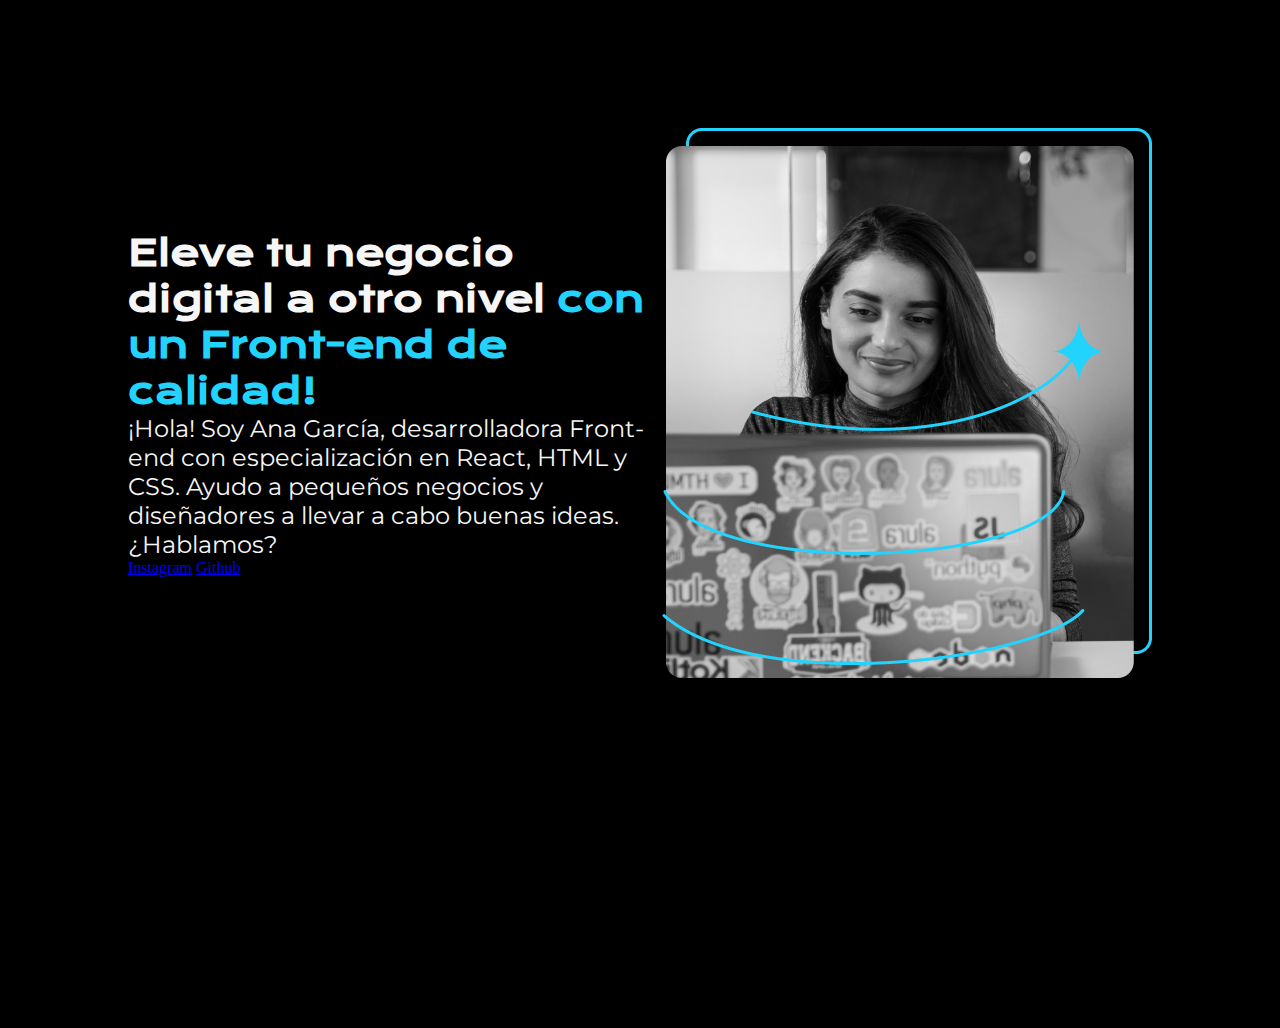
==== index.html @ 22d22112 "Corrige identación del codigo" ====
<!DOCTYPE html>
<html lang="es-co">
<head>
    <meta charset="UTF-8">
    <meta http-equiv="X-UA-Compatible" content="IE=edge">
    <meta name="viewport" content="width=device-width, initial-scale=1.0">
    <title>Portafolio</title>
    <link rel="stylesheet" href="style.css">
</head>
<body >
    <header></header>
    <main class="presentacion">
        <section class="presentacion__contenido">
            <h1 class="presentacion__contenido__titulo">
                Eleve tu negocio digital a otro nivel 
                <strong class="titulo-destaque">con un Front-end de calidad!
                </strong></h1>
                <p class="presentacion__contenido_texto">¡Hola! Soy Ana García, desarrolladora Front-end con 
                    especialización en React, HTML y CSS. Ayudo a pequeños negocios y 
                    diseñadores a llevar a cabo buenas ideas. ¿Hablamos?
                </p>
                <a href="https://www.instagram.com/">Instagram</a>
                <a href="https://github.com/luisGuevaran/Portafolio">Github</a>
            </section>
                <img src="Imagem.png" alt="Imagen de Ana García trabajando">
    </main>
    <footer> </footer>
</body>
</html>
---- style.css ----
@import url('https://fonts.googleapis.com/css2?family=Krona+One&family=Montserrat:ital,wght@0,100..900;1,100..900&display=swap');

/* Resetear estilos predeterminados de los elementos HTML */
*{
    /* Eliminar padding (relleno) para todos los elementos */
    padding: 0;
    /* Eliminar margin (margen) para todos los elementos */
    margin: 0;
}

body {
    background-color: #000000;
    color: #F6F6F6;
    height:100vh;
    /*box.sizing*/
    box-sizing:border-box;

}

.titulo-destaque{
    color: #22D4FD;

}

/*flexbox*/
.presentacion{
    display: flex;
    align-items:center;
    justify-content: space-between;
    margin: 10%;
}

.presentacion__contenido{
    width: 615px;
}


.presentacion__contenido__titulo{
    font-size: 36px;
    font-family: "Krona One", sans-serif;
}

.presentacion__contenido_texto{
    font-size: 24px;
    font-family: "Montserrat", sans-serif;
}
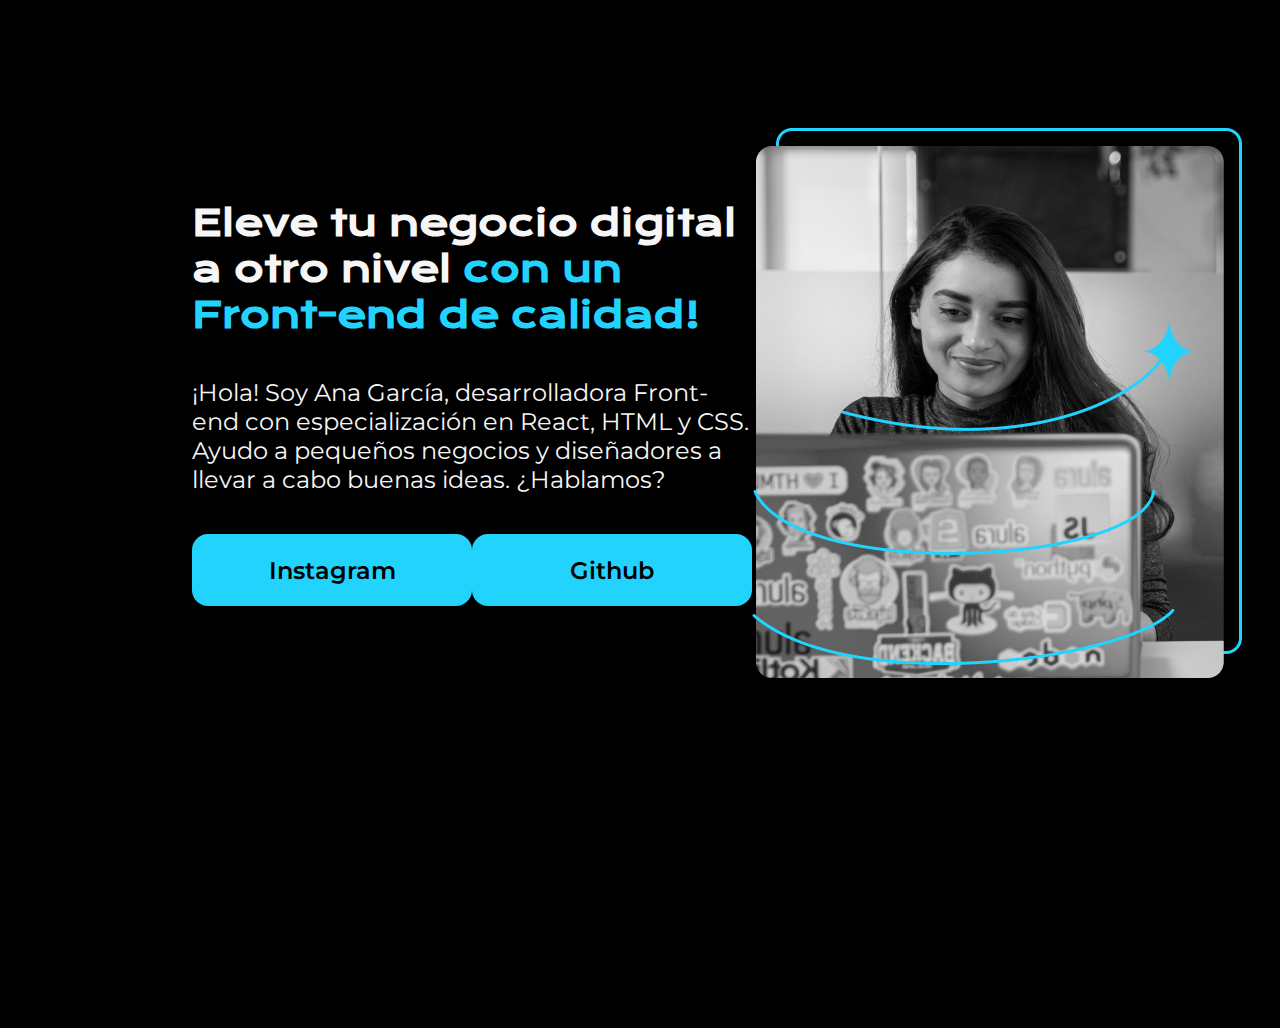
==== commit bacd7378: "mejora especiado del contenido" ====
--- a/index.html
+++ b/index.html
@@ -15,14 +15,16 @@
                 Eleve tu negocio digital a otro nivel 
                 <strong class="titulo-destaque">con un Front-end de calidad!
                 </strong></h1>
-                <p class="presentacion__contenido_texto">¡Hola! Soy Ana García, desarrolladora Front-end con 
+                <p class="presentacion__contenido__texto">¡Hola! Soy Ana García, desarrolladora Front-end con 
                     especialización en React, HTML y CSS. Ayudo a pequeños negocios y 
                     diseñadores a llevar a cabo buenas ideas. ¿Hablamos?
                 </p>
-                <a href="https://www.instagram.com/">Instagram</a>
-                <a href="https://github.com/luisGuevaran/Portafolio">Github</a>
+                <div class="presentacion__enlaces">
+                    <a class="presentacion__enlaces__link" href="https://www.instagram.com/">Instagram</a>
+                    <a  class="presentacion__enlaces__link" href="https://github.com/luisGuevaran/Portafolio">Github</a>
+                </div>
             </section>
-                <img src="Imagem.png" alt="Imagen de Ana García trabajando">
+            <img src="Imagem.png" alt="Imagen de Ana García trabajando">
     </main>
     <footer> </footer>
 </body>
--- a/style.css
+++ b/style.css
@@ -28,11 +28,14 @@
     display: flex;
     align-items:center;
     justify-content: space-between;
-    margin: 10%;
+    margin: 10% 15%;
 }
 
 .presentacion__contenido{
     width: 615px;
+    display:flex;
+    flex-direction: column;
+    gap: 40px;
 }
 
 
@@ -41,7 +44,29 @@
     font-family: "Krona One", sans-serif;
 }
 
-.presentacion__contenido_texto{
+.presentacion__contenido__texto{
     font-size: 24px;
     font-family: "Montserrat", sans-serif;
-}+}
+
+.presentacion__enlaces{
+    display: flex;
+    justify-content: space-between;
+}
+
+.presentacion__enlaces__link{
+    width: 280px;
+    background-color: #22D4FD;
+    text-align: center;
+    padding:21.5px 0; /*primer valor vertical, segundo horizontal*/
+    border-radius: 16px; 
+    font-family: "Montserrat", sans-serif;
+    font-size: 24px;
+    font-weight: 600;
+    text-decoration: none;/*quita la linea de links*/
+    color:#000000
+    
+}
+a:hover{
+    background: rgb(12, 158, 216);
+}
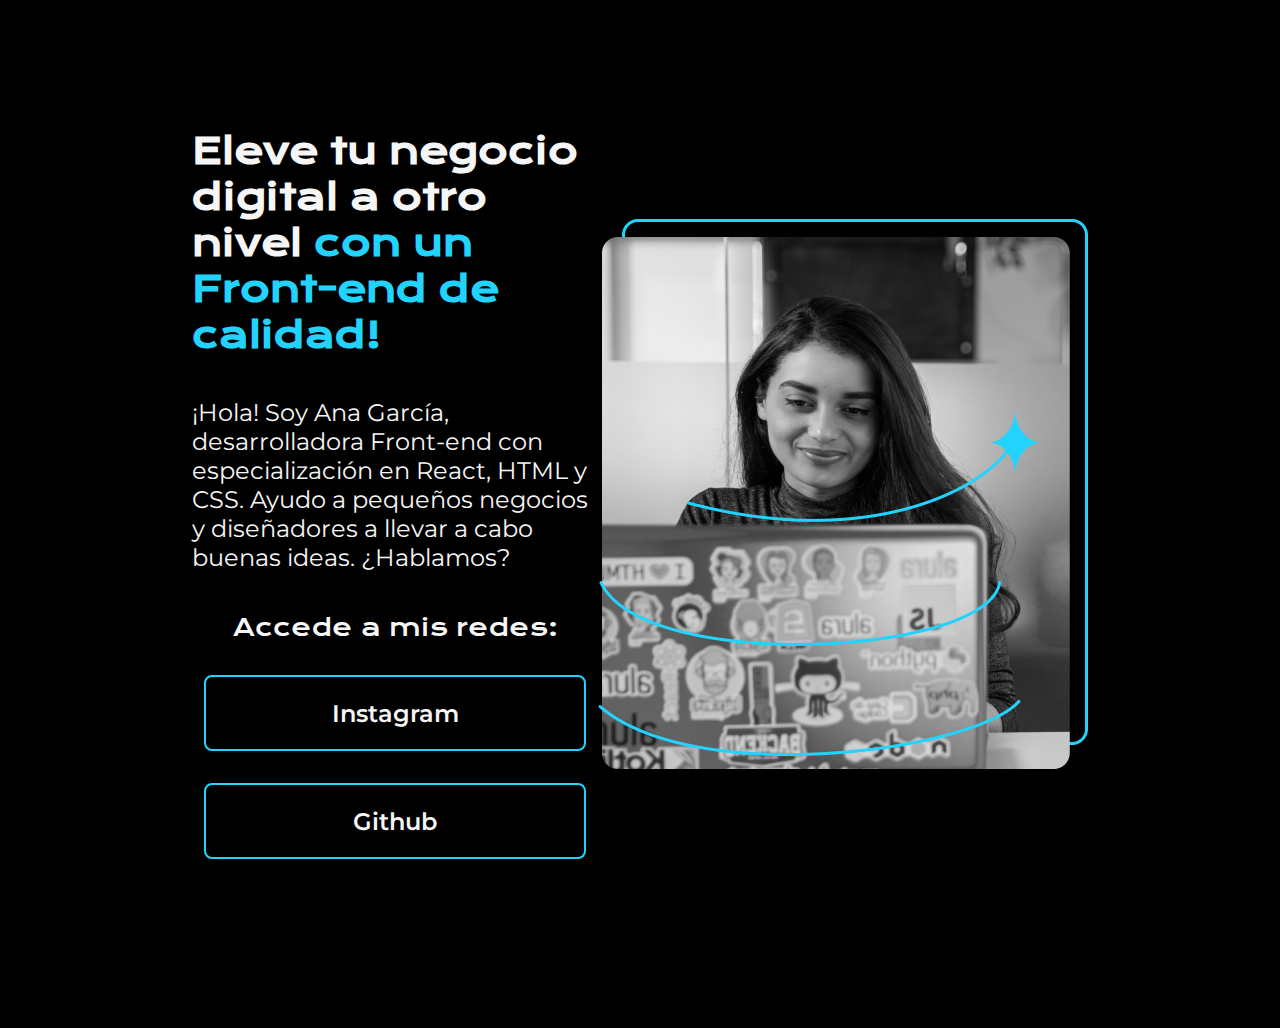
==== commit e51568e0: "añadiendo nuevas caracteristica" ====
--- a/index.html
+++ b/index.html
@@ -20,8 +20,9 @@
                     diseñadores a llevar a cabo buenas ideas. ¿Hablamos?
                 </p>
                 <div class="presentacion__enlaces">
+                    <h2 class="presentacion__enlaces__subtitulos">Accede a mis redes:</h2> 
                     <a class="presentacion__enlaces__link" href="https://www.instagram.com/">Instagram</a>
-                    <a  class="presentacion__enlaces__link" href="https://github.com/luisGuevaran/Portafolio">Github</a>
+                    <a  class="presentacion__enlaces__link" href="https://github.com/luisGuevaran/Example-Portafolio-HTML-CSS">Github</a>
                 </div>
             </section>
             <img src="Imagem.png" alt="Imagen de Ana García trabajando">
--- a/style.css
+++ b/style.css
@@ -51,20 +51,30 @@
 
 .presentacion__enlaces{
     display: flex;
+    flex-direction: column;
+    align-items: center;
     justify-content: space-between;
+    gap: 32px;
+}
+
+.presentacion__enlaces__subtitulos{
+    font-family: "Krona One", sans-serif;
+    font-size: 24px;
+    font-weight: 400;
 }
 
 .presentacion__enlaces__link{
-    width: 280px;
-    background-color: #22D4FD;
+    width: 378px;
+    /*background-color: black;*/
+    border:#22D4FD 2px solid;
     text-align: center;
     padding:21.5px 0; /*primer valor vertical, segundo horizontal*/
-    border-radius: 16px; 
+    border-radius: 8px; 
     font-family: "Montserrat", sans-serif;
     font-size: 24px;
     font-weight: 600;
     text-decoration: none;/*quita la linea de links*/
-    color:#000000
+    color:#F6F6F6;
     
 }
 a:hover{
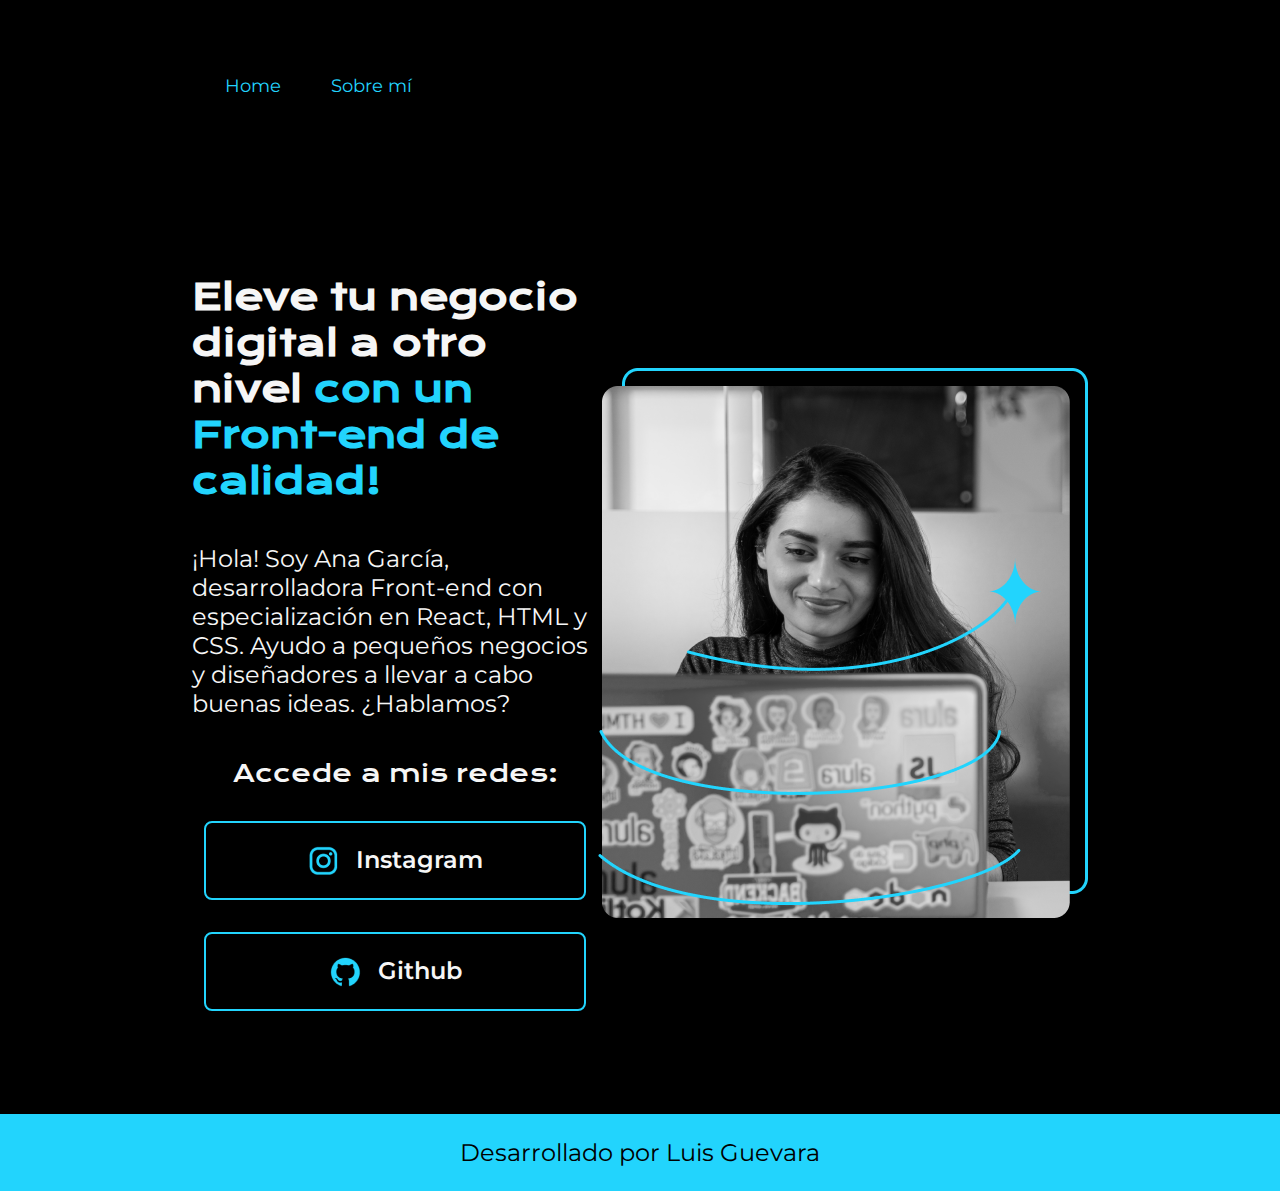
==== commit 108b3176: "agrega header y footer" ====
--- a/index.html
+++ b/index.html
@@ -8,7 +8,12 @@
     <link rel="stylesheet" href="style.css">
 </head>
 <body >
-    <header></header>
+    <header class="header">
+        <nav class="header__menu">
+            <a class="header__menu__link">Home</a>
+            <a class="header__menu__link">Sobre mí</a>
+        </nav>
+    </header>
     <main class="presentacion">
         <section class="presentacion__contenido">
             <h1 class="presentacion__contenido__titulo">
@@ -21,13 +26,20 @@
                 </p>
                 <div class="presentacion__enlaces">
                     <h2 class="presentacion__enlaces__subtitulos">Accede a mis redes:</h2> 
-                    <a class="presentacion__enlaces__link" href="https://www.instagram.com/">Instagram</a>
-                    <a  class="presentacion__enlaces__link" href="https://github.com/luisGuevaran/Example-Portafolio-HTML-CSS">Github</a>
+                    <a class="presentacion__enlaces__link" href="https://www.instagram.com/">
+                        <img src="./assest/Assets-aula2-curso3-html-e-css-main/instagram.png" alt="imagen icono de instagram">
+                        Instagram</a>
+                    <a  class="presentacion__enlaces__link" href="https://github.com/luisGuevaran/Example-Portafolio-HTML-CSS">
+                        <img src="./assest/Assets-aula2-curso3-html-e-css-main/github.png" alt="imagen icono de github">
+                        Github
+                    </a>
                 </div>
-            </section>
-            <img src="Imagem.png" alt="Imagen de Ana García trabajando">
+        </section>
+            <img src="./assest/Assets-aula2-curso3-html-e-css-main/Imagem.png" alt="Imagen de Ana García trabajando">
     </main>
-    <footer> </footer>
+    <footer class="footer">
+        <p>Desarrollado por Luis Guevara</p>
+    </footer>
 </body>
 </html>
 
--- a/style.css
+++ b/style.css
@@ -12,10 +12,8 @@
 body {
     background-color: #000000;
     color: #F6F6F6;
-    height:100vh;
     /*box.sizing*/
     box-sizing:border-box;
-
 }
 
 .titulo-destaque{
@@ -28,7 +26,7 @@
     display: flex;
     align-items:center;
     justify-content: space-between;
-    margin: 10% 15%;
+    margin: 8% 15%;
 }
 
 .presentacion__contenido{
@@ -65,18 +63,61 @@
 
 .presentacion__enlaces__link{
     width: 378px;
-    /*background-color: black;*/
+    background: color #000;;
     border:#22D4FD 2px solid;
     text-align: center;
-    padding:21.5px 0; /*primer valor vertical, segundo horizontal*/
+    padding:21.5px 0px; /*primer valor vertical, segundo horizontal*/
     border-radius: 8px; 
     font-family: "Montserrat", sans-serif;
     font-size: 24px;
     font-weight: 600;
     text-decoration: none;/*quita la linea de links*/
     color:#F6F6F6;
+    display: flex;
+    justify-content: center;
+    gap:16px
     
 }
-a:hover{
-    background: rgb(12, 158, 216);
+.presentacion__enlaces__link:hover{
+    background-color: #272727;
+    cursor: pointer;
 }
+
+.footer{
+    color:#000000;
+    background-color: #22D4FD;
+    padding: 24px;
+    text-align: center;
+    font-family: "Montserrat", sans-serif;
+    font-size: 24px;
+    font-weight: 400;
+}
+
+.header{
+    display:flex;
+    justify-content: space-between;
+    align-items: center;
+    padding: 65px 200px;
+    gap: 30px;
+    font-family: "Montserrat", sans-serif;
+    font-size: 24px;
+    font-weight: 400;
+}
+.header__menu {
+    display: flex;
+    justify-content: center;
+    align-items: center;
+}
+.header__menu__link {
+    font-family: "Montserrat", sans-serif;
+    font-weight: 400;
+    font-size: 18px;
+    color: #22D4FD;
+    margin: 0 10px;
+    padding: 10px 15px;
+    text-decoration: none;
+}
+
+.header__menu__link:hover {
+    color: #007bff;
+}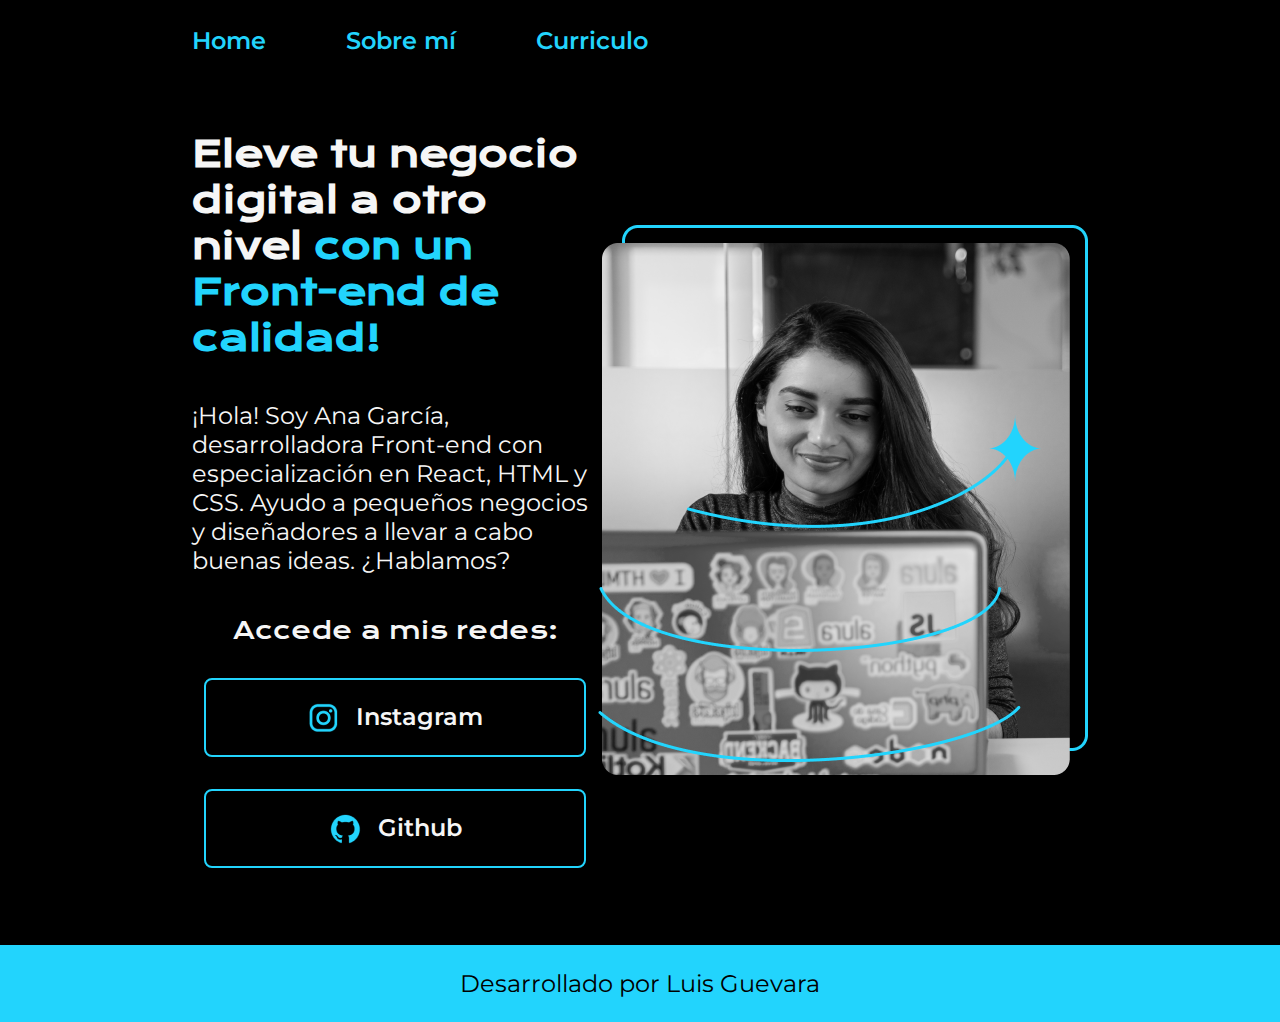
==== commit aa91e763: "añade nueva pagina" ====
--- a/index.html
+++ b/index.html
@@ -5,13 +5,14 @@
     <meta http-equiv="X-UA-Compatible" content="IE=edge">
     <meta name="viewport" content="width=device-width, initial-scale=1.0">
     <title>Portafolio</title>
-    <link rel="stylesheet" href="style.css">
+    <link rel="stylesheet" href="./styles/style.css">
 </head>
 <body >
     <header class="header">
         <nav class="header__menu">
-            <a class="header__menu__link">Home</a>
-            <a class="header__menu__link">Sobre mí</a>
+            <a class="header__menu__link" href="index.html">Home</a>
+            <a class="header__menu__link" href="about.html">Sobre mí</a>
+            <a class="header__menu__link" href="curriculo.html">Curriculo</a>
         </nav>
     </header>
     <main class="presentacion">
--- a/styles/style.css
+++ b/styles/style.css
@@ -0,0 +1,118 @@
+
+@import url('https://fonts.googleapis.com/css2?family=Krona+One&family=Montserrat:ital,wght@0,100..900;1,100..900&display=swap');
+
+/* Resetear estilos predeterminados de los elementos HTML */
+
+*{    /* Eliminar padding (relleno) para todos los elementos */
+    padding: 0;
+    /* Eliminar margin (margen) para todos los elementos */
+    margin: 0;
+}
+
+body {
+    background-color: #000000;
+    color: #F6F6F6;
+    /*box.sizing*/
+    box-sizing:border-box;
+
+}
+
+.header{
+
+    padding: 2% 0% 0% 15%;
+}
+.header__menu {
+    display: flex;
+    gap:80px;
+}
+.header__menu__link {
+    font-family: "Montserrat", sans-serif;
+    font-weight: 600;
+    font-size: 24px;
+    color: #22D4FD;
+    text-decoration: none;
+}
+
+.header__menu__link:hover {
+    color: #007bff;
+}
+/*flexbox*/
+.presentacion{
+    display: flex;
+    align-items:center;
+    justify-content: space-between;
+    padding: 6% 15%;
+}
+
+.presentacion__contenido{
+    width: 615px;
+    display:flex;
+    flex-direction: column;
+    gap: 40px;
+}
+
+
+.titulo-destaque{
+    color: #22D4FD;
+
+}
+
+.presentacion__contenido__titulo{
+    font-size: 36px;
+    font-family: "Krona One", sans-serif;
+}
+
+.presentacion__contenido__texto{
+    font-size: 24px;
+    font-family: "Montserrat", sans-serif;
+}
+.presentacion__contenido__texto a{
+    text-decoration: none;
+    color: #22D4FD;
+}
+.presentacion__enlaces{
+    display: flex;
+    flex-direction: column;
+    align-items: center;
+    justify-content: space-between;
+    gap: 32px;
+}
+
+.presentacion__enlaces__subtitulos{
+    font-family: "Krona One", sans-serif;
+    font-size: 24px;
+    font-weight: 400;
+}
+
+.presentacion__enlaces__link{
+    width: 378px;
+    background: color #000;;
+    border:#22D4FD 2px solid;
+    text-align: center;
+    padding:21.5px 0px; /*primer valor vertical, segundo horizontal*/
+    border-radius: 8px; 
+    font-family: "Montserrat", sans-serif;
+    font-size: 24px;
+    font-weight: 600;
+    text-decoration: none;/*quita la linea de links*/
+    color:#F6F6F6;
+    display: flex;
+    justify-content: center;
+    gap:16px
+    
+}
+.presentacion__enlaces__link:hover{
+    background-color: #272727;
+    cursor: pointer;
+}
+
+.footer{
+    color:#000000;
+    background-color: #22D4FD;
+    padding: 24px;
+    text-align: center;
+    font-family: "Montserrat", sans-serif;
+    font-size: 24px;
+    font-weight: 400;
+}
+
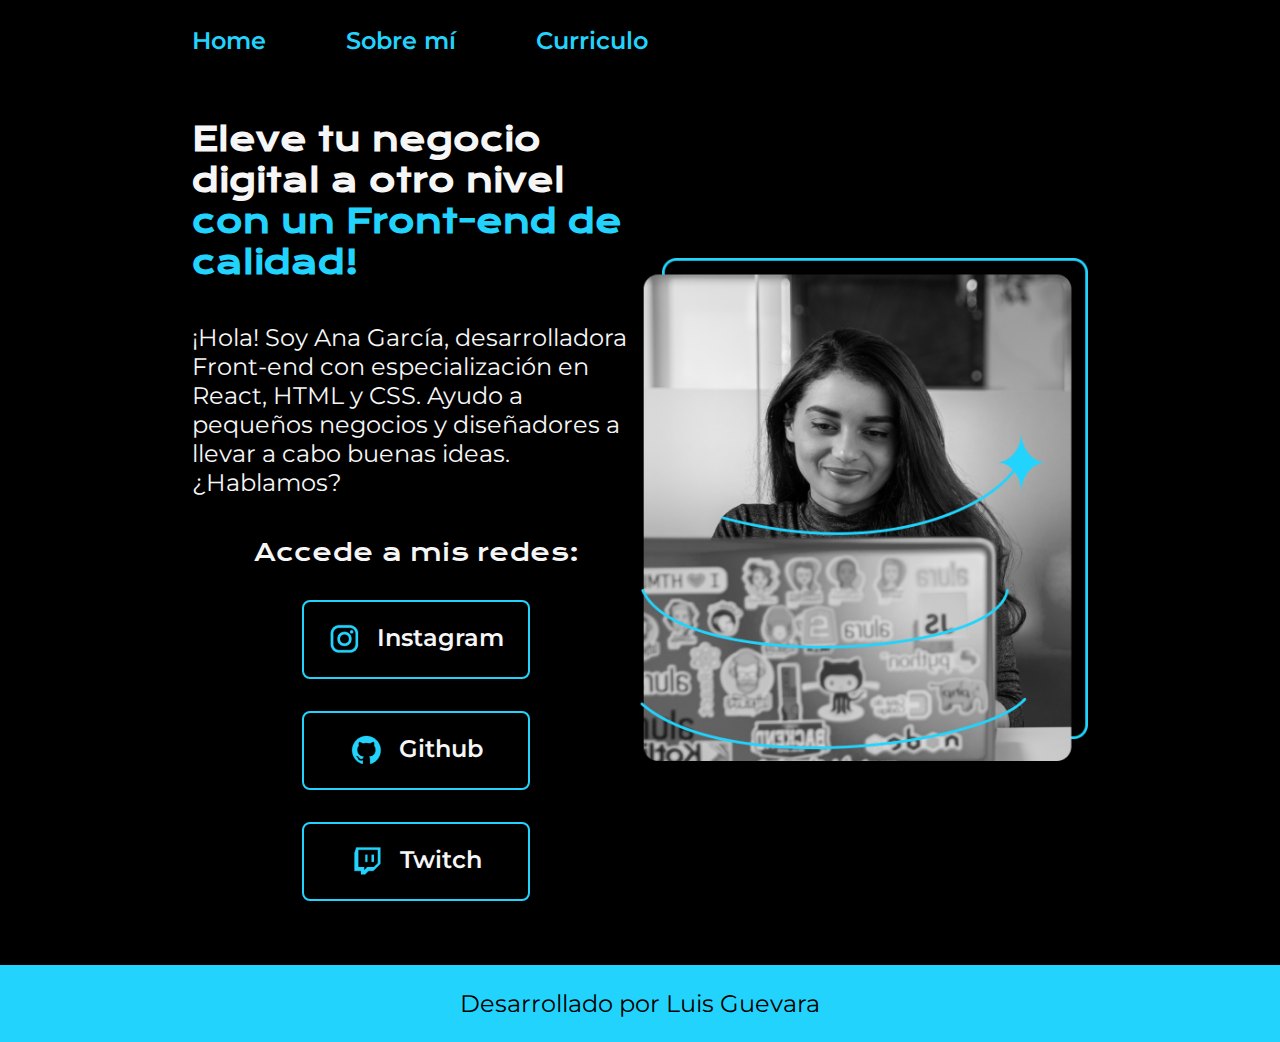
==== commit 2b14d37c: "ultimos cambios" ====
--- a/index.html
+++ b/index.html
@@ -34,9 +34,13 @@
                         <img src="./assest/Assets-aula2-curso3-html-e-css-main/github.png" alt="imagen icono de github">
                         Github
                     </a>
+                    <a class="presentacion__enlaces__link" href="https://twitch.tv/">
+                        <img src="./assest/Assets-aula2-curso3-html-e-css-main/twitch.png">
+                        Twitch
+                    </a>
                 </div>
-        </section>
-            <img src="./assest/Assets-aula2-curso3-html-e-css-main/Imagem.png" alt="Imagen de Ana García trabajando">
+        </section >
+            <img class="presentacion__imagen" src="./assest/Assets-aula2-curso3-html-e-css-main/Imagem.png" alt="Imagen de Ana García trabajando">
     </main>
     <footer class="footer">
         <p>Desarrollado por Luis Guevara</p>
--- a/styles/style.css
+++ b/styles/style.css
@@ -1,6 +1,17 @@
 
 @import url('https://fonts.googleapis.com/css2?family=Krona+One&family=Montserrat:ital,wght@0,100..900;1,100..900&display=swap');
 
+/*crea variables globales para definir colores*/
+:root{
+    --color-primario: #000000;
+    --color-secundario: #F6F6F6;
+    --color-terciario: #22D4FD;
+    --color-hoover:#272727;
+    --color-hoover2:#007bff;
+
+    --fuente-montserrat:"Montserrat", sans-serif;
+    --fuente-krona:"Krona One", sans-serif;
+}
 /* Resetear estilos predeterminados de los elementos HTML */
 
 *{    /* Eliminar padding (relleno) para todos los elementos */
@@ -10,8 +21,8 @@
 }
 
 body {
-    background-color: #000000;
-    color: #F6F6F6;
+    background-color: var(--color-primario);
+    color: var(--color-secundario);
     /*box.sizing*/
     box-sizing:border-box;
 
@@ -26,49 +37,50 @@
     gap:80px;
 }
 .header__menu__link {
-    font-family: "Montserrat", sans-serif;
+    font-family: var(--fuente-montserrat);
     font-weight: 600;
-    font-size: 24px;
-    color: #22D4FD;
+    font-size: 1.5rem ;
+    color:var(--color-terciario);
     text-decoration: none;
 }
 
 .header__menu__link:hover {
-    color: #007bff;
+    color: var(--color-hoover2);
 }
 /*flexbox*/
 .presentacion{
     display: flex;
     align-items:center;
     justify-content: space-between;
-    padding: 6% 15%;
+    padding: 5% 15%;
 }
 
 .presentacion__contenido{
-    width: 615px;
+    width: 50%;
     display:flex;
     flex-direction: column;
     gap: 40px;
+    
 }
 
 
 .titulo-destaque{
-    color: #22D4FD;
+    color: var(--color-terciario);
 
 }
 
 .presentacion__contenido__titulo{
-    font-size: 36px;
-    font-family: "Krona One", sans-serif;
+    font-size: 2rem;
+    font-family: var(--fuente-krona);
 }
 
 .presentacion__contenido__texto{
-    font-size: 24px;
-    font-family: "Montserrat", sans-serif;
+    font-size: 1.5rem;
+    font-family: var(--fuente-montserrat);
 }
 .presentacion__contenido__texto a{
     text-decoration: none;
-    color: #22D4FD;
+    color:var(--color-terciario);
 }
 .presentacion__enlaces{
     display: flex;
@@ -79,40 +91,61 @@
 }
 
 .presentacion__enlaces__subtitulos{
-    font-family: "Krona One", sans-serif;
-    font-size: 24px;
+    font-family: var(--fuente-krona);
+    font-size: 1.5rem;
     font-weight: 400;
 }
 
 .presentacion__enlaces__link{
-    width: 378px;
-    background: color #000;;
-    border:#22D4FD 2px solid;
-    text-align: center;
-    padding:21.5px 0px; /*primer valor vertical, segundo horizontal*/
-    border-radius: 8px; 
-    font-family: "Montserrat", sans-serif;
-    font-size: 24px;
-    font-weight: 600;
-    text-decoration: none;/*quita la linea de links*/
-    color:#F6F6F6;
     display: flex;
     justify-content: center;
-    gap:16px
-    
+    gap: 16px;
+    border: 2px solid var(--color-terciario);
+    width: 50%;
+    text-align: center;
+    border-radius: 8px;
+    font-size: 1.5rem;
+    font-weight: 600;
+    padding: 21.5px 0;
+    text-decoration: none;
+    color: var(--color-secundario);
+    font-family: var(--fuente-montserrat);
 }
+
+
 .presentacion__enlaces__link:hover{
-    background-color: #272727;
+    background-color: var(--color-hoover);
     cursor: pointer;
 }
 
+.presentacion__imagen{
+    width: 50%;
+}
 .footer{
-    color:#000000;
-    background-color: #22D4FD;
-    padding: 24px;
+    color:var(--color-primario);
+    background-color: var(--color-terciario);
+    /*rem permite cambiar el tamañode la fuente al cmabir el tamaño de la letra del navegador 1rem=16px*/
+    padding: 1.5rem;
     text-align: center;
-    font-family: "Montserrat", sans-serif;
-    font-size: 24px;
+    font-family: var(--fuente-montserrat);
+    font-size: 1.5rem;
     font-weight: 400;
 }
 
+@media (max-width: 1200px) {
+    .header{
+
+        padding: 10%;
+    }
+    .header__menu{
+        justify-content: center;
+    }
+    .presentacion{
+        flex-direction: column-reverse;
+        padding: 5%;
+
+    }
+    .presentacion__contenido{
+            width: auto;
+    }
+}
